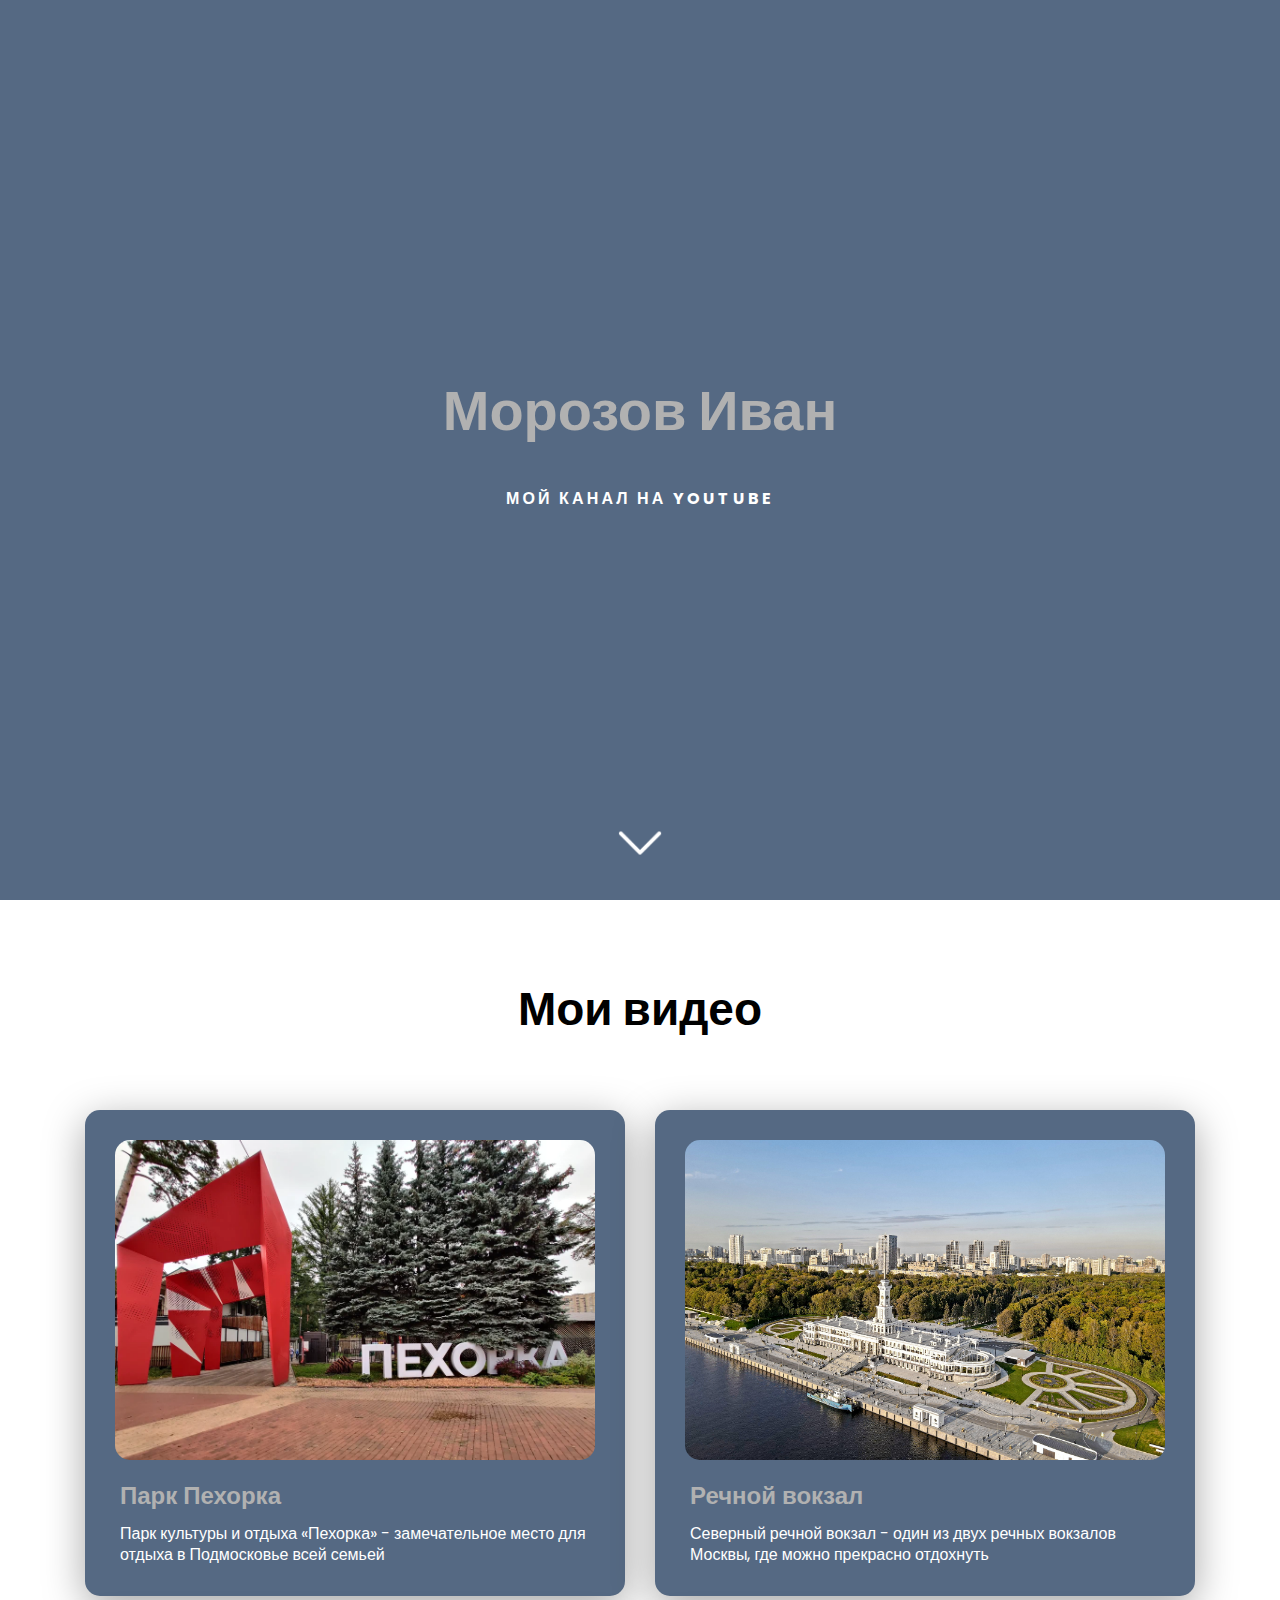
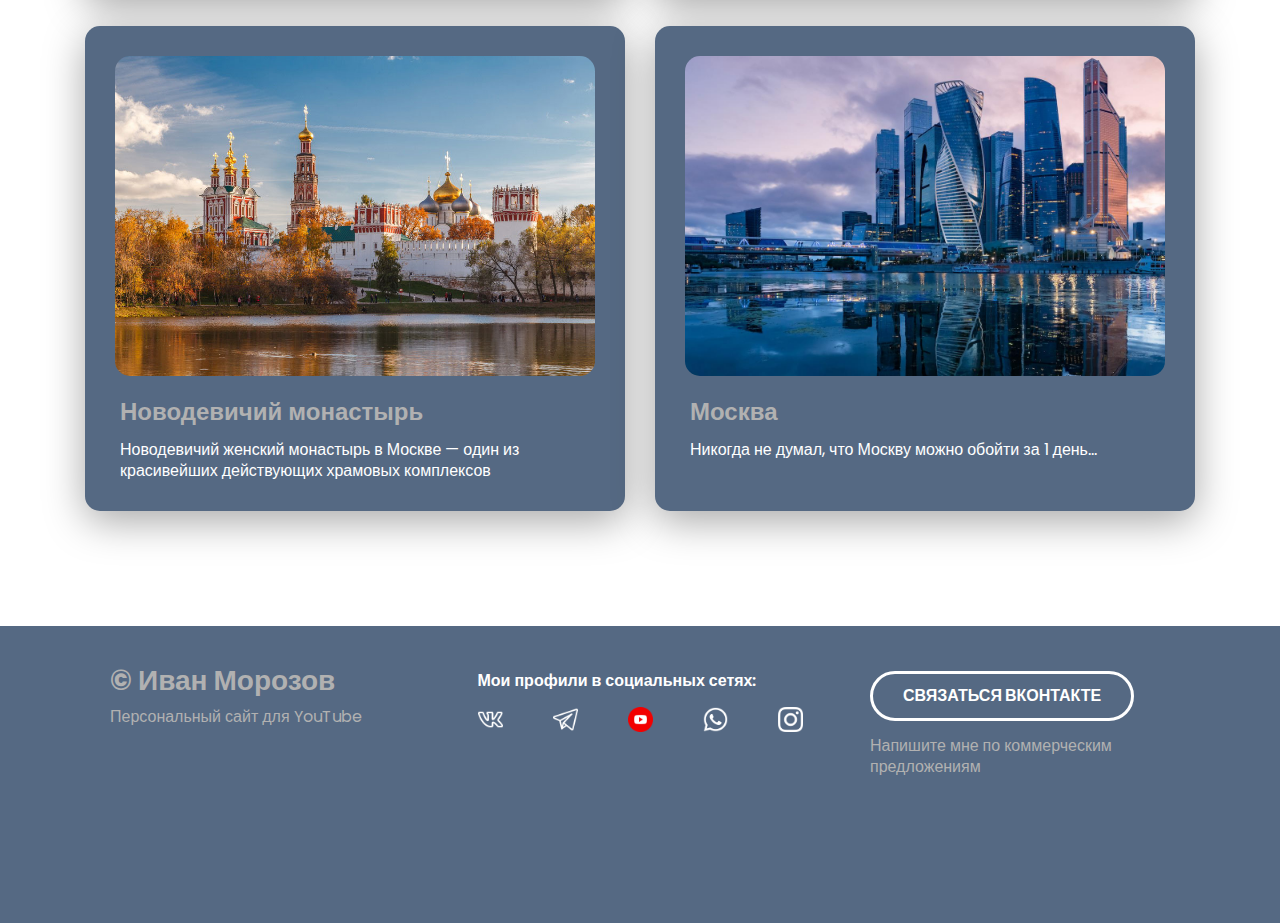
==== index.html @ 2b72c497 "Add files via upload" ====
<!DOCTYPE html>
<html lang="en">
<head>
    <meta charset="UTF-8">
    <meta http-equiv="X-UA-Compatible" content="IE=edge">
    <meta name="viewport" content="width=device-width, initial-scale=1.0">
    <title>Изучение верстки</title>
    <link rel="stylesheet" href="./css/style.css">
    <link href="https://fonts.googleapis.com/css2?family=DM+Sans:wght@400;500;700&family=Poppins:wght@400;500;700&display=swap" rel="stylesheet">
</head>
<body>
    
    <div class="header 1none">
        <h1 class="header-title">Морозов Иван</h1>
        <p class="header-subtitle">Мой канал на YouTube</p>
        <div class="header-arrow">
            <div class="down-arrow">
                <img src="/img/down-arrow.png" alt="arrow">
            </div>
        </div>
    </div>

    <div class="portfolio 1none">
        <div class="container">
            <h2 class="portfolio-header">Мои видео</h2>
            <div class="portfolio-cards-wrapper">
                <div class="card">
                    <div class="card-block-img">
                        <img class="card-img" src="./img/mqdefault.jpg" alt="Многостраничный сайт">
                    </div>
                    <h3 class="card-title">Парк Пехорка</h3>
                    <p>Парк культуры и отдыха «Пехорка» - замечательное место для отдыха в Подмосковье всей семьей</p>
                </div>
                <div class="card">
                    <div class="card-block-img">
                        <img class="card-img" src="./img/North_river_terminal1.jpg" alt="Многостраничный сайт">
                    </div>
                    <h3 class="card-title">Речной вокзал</h3>
                    <p>Северный речной вокзал - один из двух речных вокзалов Москвы, где можно прекрасно отдохнуть</p>
                </div>
                <div class="card">
                    <div class="card-block-img">
                        <img class="card-img" src="./img/moscow-churches-novodevichy-convent.jpg" alt="Многостраничный сайт">
                    </div>
                    <h3 class="card-title">Новодевичий монастырь</h3>
                    <p>Новодевичий женский монастырь в Москве — один из красивейших действующих храмовых комплексов</p>
                </div>
                <div class="card">
                    <div class="card-block-img">
                        <img class="card-img" src="./img/756650511794103.jpg" alt="Многостраничный сайт">
                    </div>
                    <h3 class="card-title">Москва</h3>
                    <p>Никогда не думал, что Москву можно обойти за 1 день…</p>
                </div>
            </div>
        </div>
    </div>

    <div class="footer">
        <div class="container">
            <div class="footer-row">
                <div class="footer-copyright footer-col">
                    <div class="footer-copyright-name">© Иван Морозов</div>
                    <p>Персональный сайт для YouTube</p>
                </div>

                <div class="footer-icons footer-col">
                    <p>Мои профили в социальных сетях:</p>
                    <div class="footer-icons-row">
                        <a href="#">
                            <img class='footer-icons-invert' src="./img/free-icon-vk-2111828.png" alt="" width="25px" height="25px">
                        </a>
                        <a href="#">
                            <img class='footer-icons-invert' src="./img/free-icon-telegram-739260.png" alt="" width="25px" height="25px">
                        </a>
                        <a href="#">
                            <img src="./img/free-icon-youtube-4494485.png" alt="" width="25px" height="25px">
                        </a>
                        <a href="#">
                            <img class='footer-icons-invert' src="./img/free-icon-whatsapp-1384023.png" alt="" width="25px" height="25px">
                        </a>
                        <a href="#">
                            <img class='footer-icons-invert' src="./img/free-icon-instagram-1384031.png" alt="" width="25px" height="25px">
                        </a>
                    </div>
                </div>

                <div class="footer-contacts footer-col">
                    <a href='#' class="footer-button">
                        Связаться Вконтакте
                    </a>
                    <p>Напишите мне по коммерческим предложениям</p>
                </div>
            
            </div>
        </div>
    </div>

</body>
</html>
---- css/style.css ----
* {
    box-sizing: border-box;
}

body {
    margin: 0;
    font-family: 'Poppins', sans-serif;
}

.none {
    display: none !important;
}

.header {
    width: 100%;
    height: 100vh;
    
    background-color: #556983;
    /*background-image: url("/img/bg.jpg");
    /*background-position: center; /* Center the image */
    /*background-repeat: no-repeat; /* Do not repeat the image */
    /*background-size: cover; /* Resize the background image to cover the entire container */

    display: flex;
    flex-direction: column; 

    justify-content: center;
    align-items: center;
    position: relative;
}

.header-title {
    font-weight: bold;
    font-size: 56px;
    line-height: 130%;

    margin: 0;
    margin-bottom: 25px;

    text-align: center;
    color: #b1b1b1;
}

.header-subtitle {
    font-weight: bold;
    font-size: 16px;
    line-height: 130%;

    text-align: center;
    letter-spacing: 0.2em;
    text-transform: uppercase;

    color: #fff;
}

.header-arrow {
    width: 48px;
    height: 48px;
    
    position: absolute;
    bottom: 30px;
    left: 50%;
    transform: translateX(-50%);

    display: flex;
    justify-content: center;
    align-items: center;
}

.down-arrow {
    display: inline-block;
    cursor: pointer;
}

.down-arrow img {
    width: 48px;
    height: 48px;
}

.down-arrow:hover {
    padding-bottom: 10px;
    transition-duration: 0.2s;
}

.portfolio {
    padding-top: 80px;
    padding-bottom: 115px;
}

.container {
    max-width: 1110px;
    margin: 0 auto;
}

.portfolio-cards-wrapper {
    display: flex;
    flex-wrap: wrap;
    justify-content: space-between;
}

.portfolio-header {
    font-weight: bold;
    font-size: 46px;
    line-height: 130%;
    margin: 0;
    margin-bottom: 70px;

    text-align: center;
}

.card {
    border-radius: 15px;
    margin-bottom: 30px;
    max-width: 540px;
    padding: 30px;
    background-color: #556983;
    box-shadow: 0px 10px 40px rgba(0, 0, 0, 0.35);
    cursor: pointer;
}

.card:hover {
    opacity: 90%;
    transition-duration: 0.5s;
}

.card:nth-last-child(2) {
    margin-bottom: 0;
}

.card:last-child {
    margin-bottom: 0;
}

.card-block-img {
    width: 480px;
    height: 320px;
    border-radius: 15px;
    margin-bottom: 20px;
}

.card-img {
    border-radius: 15px;
    width: 100%;
    height: 100%;
    object-fit: cover;
    object-position: 0 0;
}

.card-title {
    font-weight: 600;
    font-size: 24px;
    line-height: 130%;
    color: #b1b1b1;

    margin: 0;
    margin-bottom: 13px;
    margin-left: 5px;
}

.card p {
    font-weight: normal;
    font-size: 16px;
    line-height: 130%;
    color: white;

    margin: 0;
    margin-left: 5px;
}

.footer {
    background-color: #556983;

    padding-top: 45px;
    padding-bottom: 130px;
    color: white;
}

.footer-row {
    display: flex;
    flex-direction: row;
    justify-content: space-between;
}

.footer-col {
    max-width: 325px;
    flex-grow: 1;
}

.footer-copyright {
    color: #b1b1b1;
    line-height: 130%;
    margin: 0 0 0 25px;
}

.footer-copyright-name {
    font-weight: bold;
    font-size: 28px;
    margin-bottom: 15px;
}

.footer-copyright p {
    margin: 0;
    margin-bottom: 15px;
    font-size: 16px;
}

.footer-icons {
    margin: 0 25px 0 0;
}

.footer-icons p {
    margin: 0;
    margin-bottom: 15px;
    font-weight: 600;
    font-size: 16px;
    line-height: 130%;
}

.footer-icons-row {
    display: flex;
    justify-content: space-between;
    margin-bottom: 15px;
}

.footer-icons-row a {
    width: 25px;
    height: 25px;
}

.footer-icons-invert {
    filter: brightness(0) invert(1);
}

.footer-icons-row > * + * {
    margin-left: 30px;
}

.footer-contacts {

}

.footer-button {
    display: inline-block;

    color: white;
    border: 3px solid white;
    border-radius: 50px;

    height: 50px;
    padding: 0 30px;
    line-height: 44px;
    padding-top: 12px;

    font-weight: 700;
    font-size: 16px;
    line-height: 130%;
    text-transform: uppercase;
    text-decoration: none;
}

.footer-button:hover {
    background-color: white;
    transition-duration: 0.5s;
    color: #b1b1b1;
    border: 3px solid #b1b1b1;
}

.footer-contacts p {
    margin: 15px 0;
    font-size: 16px;
    line-height: 130%;
    color: #b1b1b1;
}
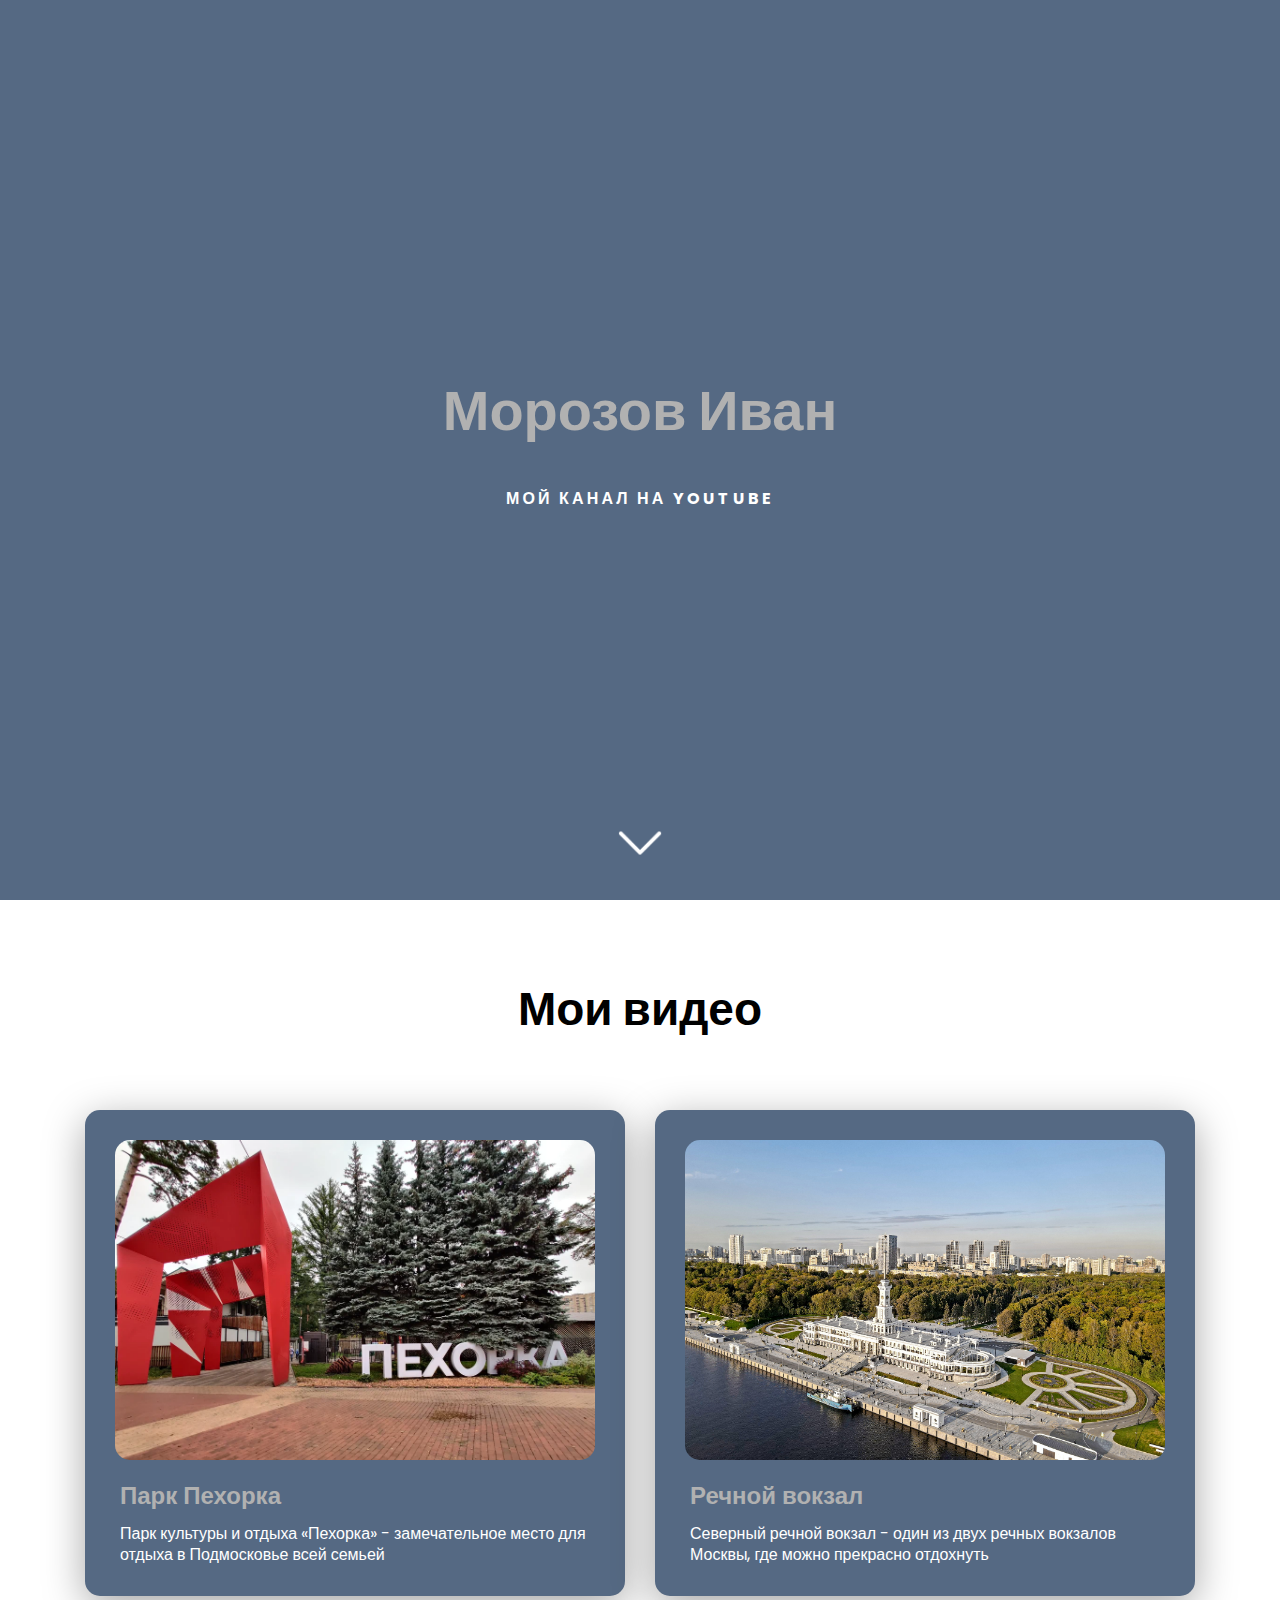
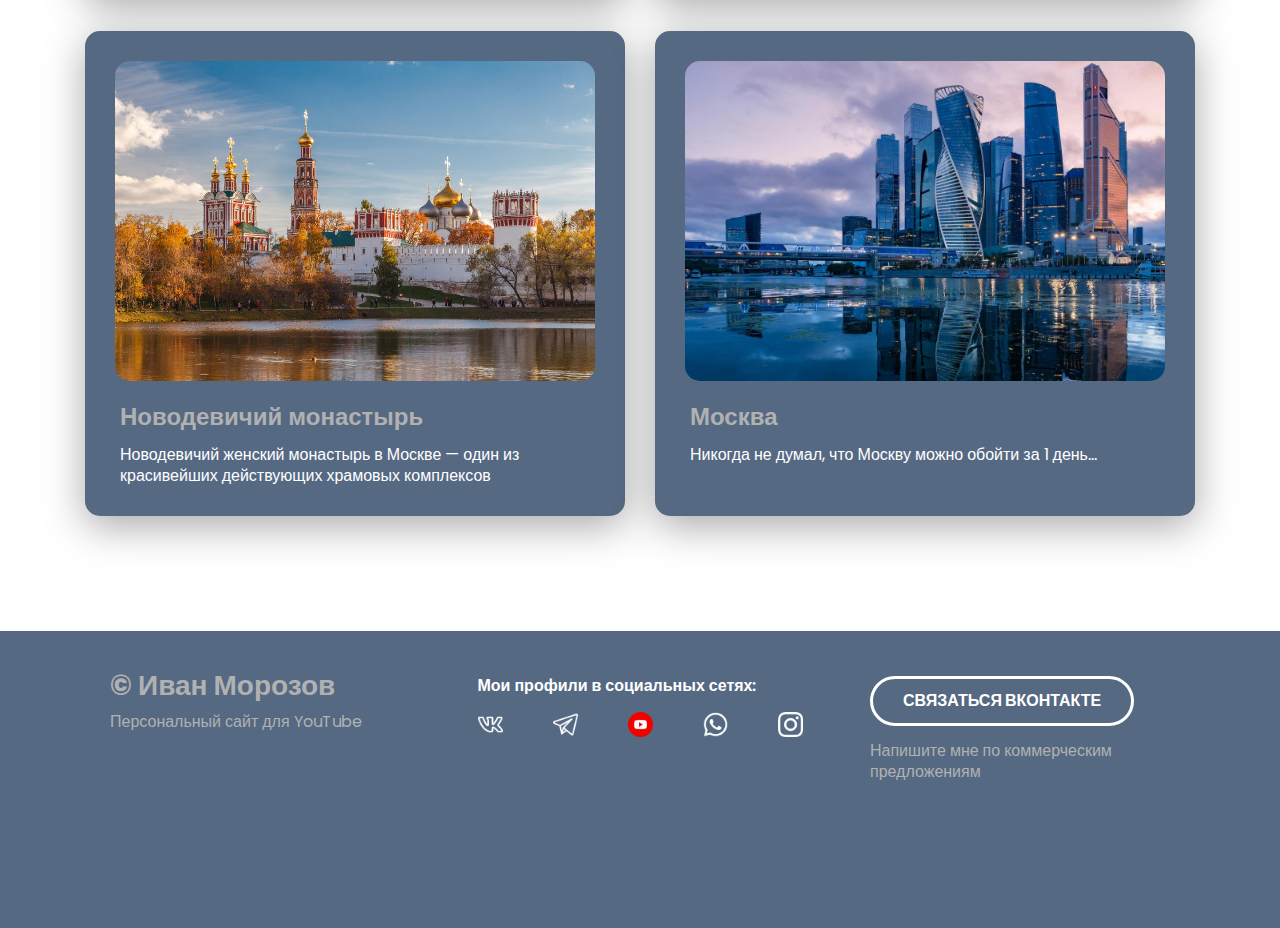
==== commit cfd76d78: "fix mobile version index.html" ====
--- a/index.html
+++ b/index.html
@@ -1,15 +1,16 @@
 <!DOCTYPE html>
-<html lang="en">
+<html lang="ru">
 <head>
     <meta charset="UTF-8">
     <meta http-equiv="X-UA-Compatible" content="IE=edge">
     <meta name="viewport" content="width=device-width, initial-scale=1.0">
     <title>Изучение верстки</title>
     <link rel="stylesheet" href="./css/style.css">
+    <link rel="stylesheet" href="./css/media.css">
     <link href="https://fonts.googleapis.com/css2?family=DM+Sans:wght@400;500;700&family=Poppins:wght@400;500;700&display=swap" rel="stylesheet">
 </head>
 <body>
-    
+
     <div class="header 1none">
         <h1 class="header-title">Морозов Иван</h1>
         <p class="header-subtitle">Мой канал на YouTube</p>
@@ -25,11 +26,13 @@
             <h2 class="portfolio-header">Мои видео</h2>
             <div class="portfolio-cards-wrapper">
                 <div class="card">
-                    <div class="card-block-img">
-                        <img class="card-img" src="./img/mqdefault.jpg" alt="Многостраничный сайт">
-                    </div>
-                    <h3 class="card-title">Парк Пехорка</h3>
-                    <p>Парк культуры и отдыха «Пехорка» - замечательное место для отдыха в Подмосковье всей семьей</p>
+                    <a href="./travel.html" class="card-link">
+                        <div class="card-block-img">
+                            <img class="card-img" src="./img/mqdefault.jpg" alt="Многостраничный сайт">
+                        </div>
+                        <h3 class="card-title">Парк Пехорка</h3>
+                        <p>Парк культуры и отдыха «Пехорка» - замечательное место для отдыха в Подмосковье всей семьей</p>
+                    </a>
                 </div>
                 <div class="card">
                     <div class="card-block-img">
@@ -56,7 +59,7 @@
         </div>
     </div>
 
-    <div class="footer">
+    <div class="footer 1none">
         <div class="container">
             <div class="footer-row">
                 <div class="footer-copyright footer-col">
--- a/css/style.css
+++ b/css/style.css
@@ -110,7 +110,7 @@
 
 .card {
     border-radius: 15px;
-    margin-bottom: 30px;
+    margin-bottom: 35px;
     max-width: 540px;
     padding: 30px;
     background-color: #556983;
@@ -121,6 +121,7 @@
 .card:hover {
     opacity: 90%;
     transition-duration: 0.5s;
+    transform: translateY(-15px);
 }
 
 .card:nth-last-child(2) {
@@ -130,6 +131,15 @@
 .card:last-child {
     margin-bottom: 0;
 }
+
+.card-link {
+    display: block;
+    text-decoration: none;
+}
+
+/* .card-link:hover {
+    
+} */
 
 .card-block-img {
     width: 480px;
@@ -235,9 +245,9 @@
     margin-left: 30px;
 }
 
-.footer-contacts {
-
-}
+/* .footer-contacts {
+
+} */
 
 .footer-button {
     display: inline-block;
@@ -263,6 +273,7 @@
     transition-duration: 0.5s;
     color: #b1b1b1;
     border: 3px solid #b1b1b1;
+    transform: translateY(-5px);
 }
 
 .footer-contacts p {
@@ -270,4 +281,67 @@
     font-size: 16px;
     line-height: 130%;
     color: #b1b1b1;
+}
+
+.project {
+    padding-top: 80px;
+    padding-bottom: 120px;
+    text-align: center;
+}
+
+.project-header {
+    margin: 0;
+    padding-bottom: 40px;
+
+    font-weight: 600;
+    line-height: 130%;
+    font-size: 46px;
+}
+
+.project-img {
+    margin-bottom: 70px;
+    border-radius: 21px;
+    width: 1080px;
+    height: 800px;
+    border: 3px solid #556983;
+}
+
+.project-description {
+    margin: 0 auto 60px;
+    max-width: 730px;
+    margin-bottom: 60px;
+}
+
+.project-description p {
+    margin-top: 0;
+    margin-bottom: 15px;
+    font-size: 16px;
+    line-height: 1.3;
+}
+
+.project-btn-back {
+    display: inline-block;
+
+    color: black;
+    border: 3px solid black;
+    border-radius: 50px;
+
+    height: 50px;
+    padding: 0 30px;
+    line-height: 44px;
+    padding-top: 12px;
+
+    font-weight: 700;
+    font-size: 16px;
+    line-height: 130%;
+    text-transform: uppercase;
+    text-decoration: none;
+}
+
+.project-btn-back:hover {
+    opacity: 90%;
+    background-color: black;
+    color: white;
+    transition-duration: 0.5s;
+    transform: translateY(-5px);
 }--- a/css/media.css
+++ b/css/media.css
@@ -0,0 +1,231 @@
+@media (max-width: 1140px) {
+
+}
+
+@media (max-width: 800px) {
+
+    .header-title {
+        font-size: 40px;
+        margin-bottom: 15px;
+    }
+
+    .header-subtitle {
+        font-size: 12px;
+    }
+
+    .header-arrow {
+        width: 25px;
+        height: 25px;
+    }
+
+    .down-arrow img {
+        width: 25px;
+        height: 25px;
+    }
+
+    .down-arrow:hover {
+        padding-bottom: 5px;
+    }
+
+    .portfolio {
+        padding-top: 40px;
+        padding-bottom: 65px;
+    }
+
+    .portfolio-cards-wrapper {
+        justify-content: center;
+    }
+
+    .portfolio-header {
+        font-size: 30px;
+        margin-bottom: 35px;
+    }
+
+    .card {
+        padding: 25px;
+    }
+
+    .card:nth-last-child(2) {
+        margin-bottom: 35px;
+    }
+
+    .card-block-img {
+        margin-bottom: 15px;
+    }
+
+    .card-title {
+        font-size: 20px;
+        margin-bottom: 8px;
+    }
+
+    .card p {
+        font-size: 13px;
+    }
+
+    .footer {
+        padding-top: 30px;
+        padding-bottom: 15px;
+    }
+
+    /* .footer-row {
+        flex-wrap: wrap;
+        justify-content: center;
+    } */
+
+    .footer-col {
+        margin-bottom: 30px;
+        max-width: 200px;
+    }
+
+    .footer-copyright-name {
+        font-size: 16px;
+        margin-bottom: 10px;
+    }
+    
+    .footer-copyright p {
+        font-size: 11px;
+    }
+
+    .footer-icons p {
+        margin-bottom: 10px;
+        font-size: 13px;
+        margin-left: 5px;
+        margin-right: 5px;
+        text-align: center;
+    }
+
+    .footer-icons-row a {
+        width: 15px;
+        height: 15px;
+    }
+    
+    .footer-icons-invert {
+        width: 15px;
+        height: 15px;
+    }
+    
+    .footer-button {
+        border: 2px solid white;
+        border-radius: 50px;
+
+        padding: 0 10px;
+        height: 35px;
+        line-height: 20px;
+        padding-top: 5px;
+
+        font-size: 10px;
+    }
+
+    .footer-button:hover {
+        border: 2px solid #b1b1b1;
+        transform: translateY(-5px);
+    }
+
+    .footer-contacts p {
+        font-size: 11px;
+    }
+}
+
+@media (max-width: 600px) {
+    .header {
+        height: 95vh;
+    }
+
+    .header-title {
+        font-size: 35px;
+        margin-bottom: 10px;
+    }
+
+    .header-subtitle {
+        font-size: 10px;
+    }
+
+    .down-arrow img {
+        width: 20px;
+        height: 20px;
+    }
+
+    .portfolio-header {
+        font-size: 25px;
+        margin-bottom: 25px;
+    }
+
+    .portfolio {
+        padding-top: 20px;
+        padding-bottom: 40px;
+    }
+
+    .card {
+        flex-direction: column;
+        max-width: 360px;
+        padding: 13px;
+        margin-bottom: 25px;
+    }
+
+    .card-block-img {
+        display: inline-block;
+        max-width: 334px;
+        height: auto;
+        margin-bottom: 8px;
+    }
+
+    .card-img {
+        border-radius: 10px;
+        width: 335px;
+    }
+
+    .card-title {
+        font-size: 17px;
+    }
+
+    .card p {
+        font-size: 11px;
+    }
+
+    .footer-row {
+        flex-direction: column;
+        justify-content: center;
+    }
+
+    .footer-copyright-name {
+        font-size: 12px;
+        margin-bottom: 0;
+        text-align: center;
+    }
+
+    .footer-copyright p {
+        font-size: 10px;
+        text-align: center;
+    }
+
+    .footer-col {
+        margin: 0;
+        margin-bottom: 5px;
+        max-width: 360px;
+        flex-grow: 0;
+    }
+
+    .footer-icons p {
+        text-align: center;
+    }
+
+    .footer-icons {
+        margin: 0 0 15px 0;
+    }
+
+    .footer-icons-row {
+        padding: 0 15px 0 15px;
+        justify-content: center;
+    }
+
+    .footer-button {
+        display: flex;
+        margin: 0 100px;
+        justify-content: center;
+    }
+
+    .footer-contacts p {
+        font-size: 10px;
+        text-align: center;
+    }
+}